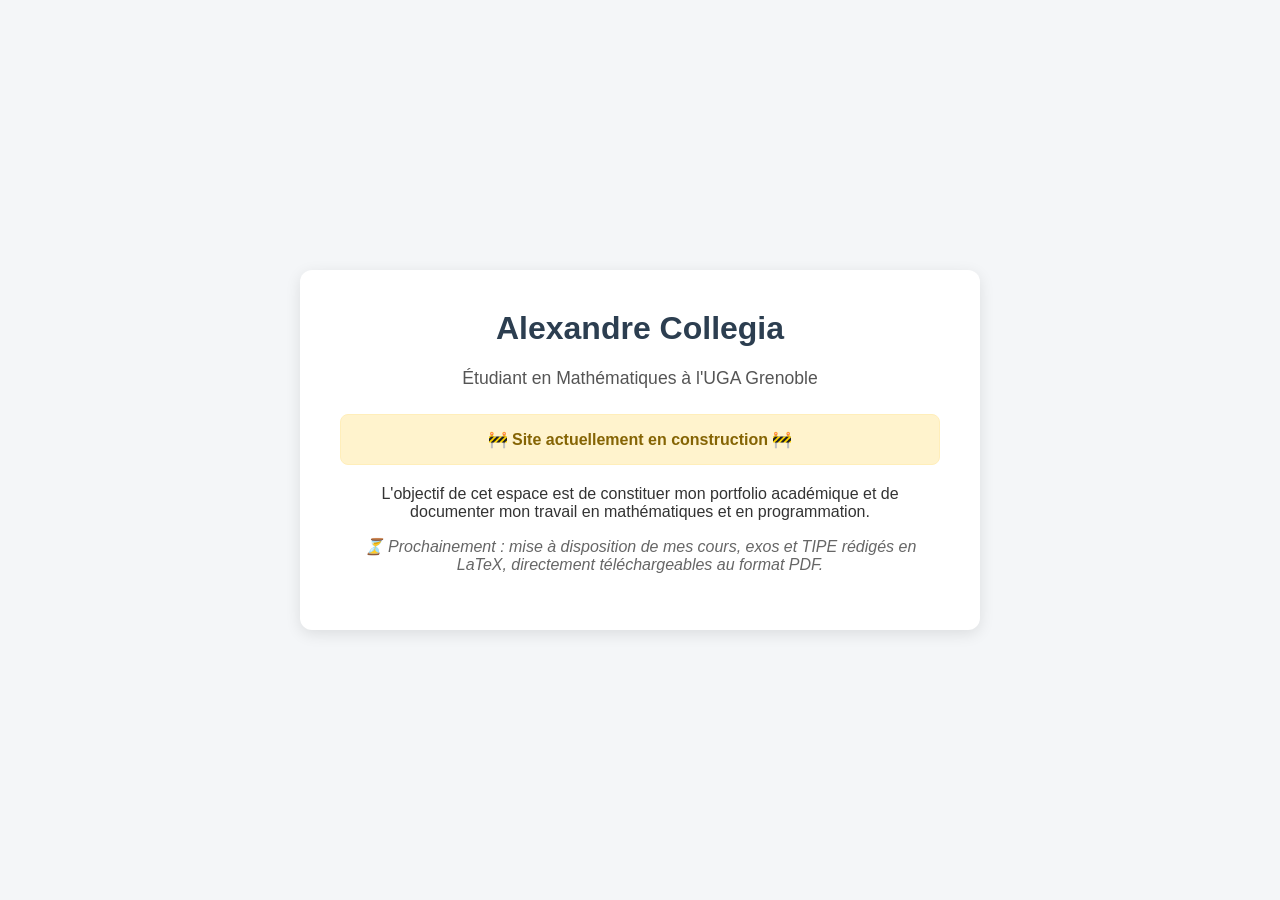
==== index.html @ b1184617 "ajout des balises SEO" ====
<!DOCTYPE html>
<html lang="fr">
<head>
    <meta charset="UTF-8">
    <meta name="viewport" content="width=device-width, initial-scale=1.0">
    <title>Alexandre Collegia - Accueil</title>
    <!-- Balises SEO pour Google -->
    <meta name="description" content="Portfolio académique d'Alexandre Collegia. Étudiant en Mathématiques et Informatique, préparation à l'Agrégation. Cours, TIPE et projets.">
    <meta name="keywords" content="Alexandre Collegia, mathématiques, informatique, agrégation, portfolio, TIPE, LaTeX, cours, ENS">
    <meta name="author" content="Alexandre Collegia">
    <style>
        body {
            font-family: -apple-system, BlinkMacSystemFont, "Segoe UI", Roboto, Helvetica, Arial, sans-serif;
            background-color: #f4f6f8;
            color: #333;
            display: flex;
            justify-content: center;
            align-items: center;
            height: 100vh;
            margin: 0;
            text-align: center;
        }
        .boite-principale {
            background-color: white;
            padding: 40px;
            border-radius: 12px;
            box-shadow: 0 4px 15px rgba(0,0,0,0.1);
            max-width: 600px;
            margin: 20px;
        }
        h1 {
            color: #2c3e50;
            margin-top: 0;
        }
        .sous-titre {
            font-size: 1.1em;
            color: #555;
            margin-bottom: 25px;
        }
        .alerte-chantier {
            background-color: #fff3cd;
            color: #856404;
            border: 1px solid #ffeeba;
            padding: 15px;
            border-radius: 8px;
            font-weight: bold;
            margin-bottom: 20px;
        }
        .prochainement {
            font-style: italic;
            color: #666;
        }
    </style>
</head>
<body>

    <div class="boite-principale">
        <h1>Alexandre Collegia</h1>
        <p class="sous-titre">Étudiant en Mathématiques à l'UGA Grenoble</p>
        
        <div class="alerte-chantier">
            🚧 Site actuellement en construction 🚧
        </div>

        <p>L'objectif de cet espace est de constituer mon portfolio académique et de documenter mon travail en mathématiques et en programmation.</p>
        
        <p class="prochainement">
            ⏳ Prochainement : mise à disposition de mes cours, exos et TIPE rédigés en LaTeX, directement téléchargeables au format PDF.
        </p>
    </div>

</body>
</html>
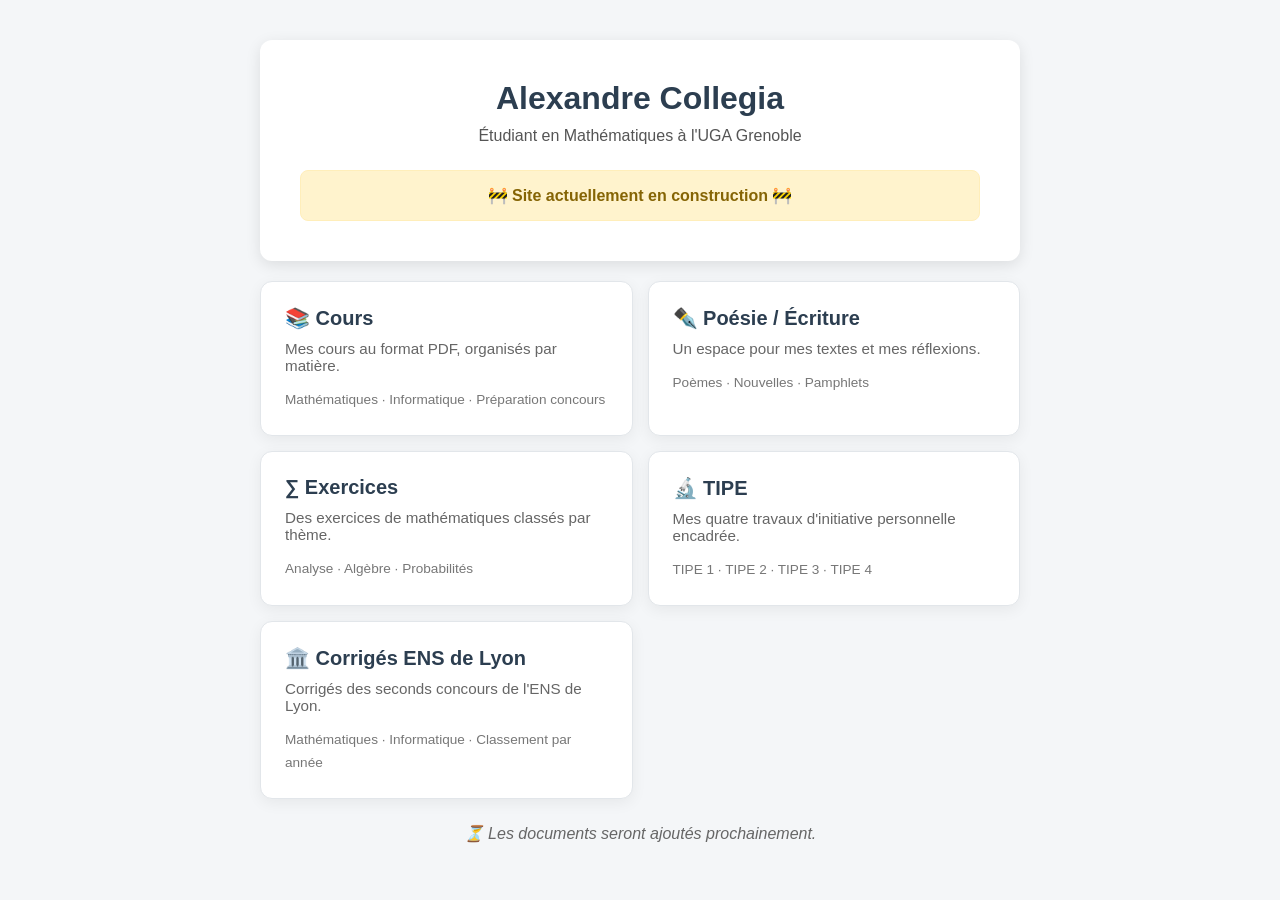
==== commit 5616eab6: "update site web" ====
--- a/index.html
+++ b/index.html
@@ -4,70 +4,160 @@
     <meta charset="UTF-8">
     <meta name="viewport" content="width=device-width, initial-scale=1.0">
     <title>Alexandre Collegia - Accueil</title>
-    <!-- Balises SEO pour Google -->
-    <meta name="description" content="Portfolio académique d'Alexandre Collegia. Étudiant en Mathématiques et Informatique, préparation à l'Agrégation. Cours, TIPE et projets.">
-    <meta name="keywords" content="Alexandre Collegia, mathématiques, informatique, agrégation, portfolio, TIPE, LaTeX, cours, ENS">
-    <meta name="author" content="Alexandre Collegia">
+    <meta name="description" content="Espace académique d'Alexandre Collegia : cours, écriture, exercices, TIPE et corrigés de l'ENS de Lyon.">
     <style>
+        * {
+            box-sizing: border-box;
+        }
+
         body {
-            font-family: -apple-system, BlinkMacSystemFont, "Segoe UI", Roboto, Helvetica, Arial, sans-serif;
             background-color: #f4f6f8;
             color: #333;
-            display: flex;
-            justify-content: center;
-            align-items: center;
-            height: 100vh;
+            font-family: -apple-system, BlinkMacSystemFont, "Segoe UI", Roboto, Helvetica, Arial, sans-serif;
             margin: 0;
+            padding: 40px 20px;
+        }
+
+        .conteneur {
+            margin: 0 auto;
+            max-width: 760px;
+        }
+
+        .entete {
+            background-color: white;
+            border-radius: 12px;
+            box-shadow: 0 4px 15px rgba(0, 0, 0, 0.1);
+            margin-bottom: 20px;
+            padding: 40px;
             text-align: center;
         }
-        .boite-principale {
-            background-color: white;
-            padding: 40px;
-            border-radius: 12px;
-            box-shadow: 0 4px 15px rgba(0,0,0,0.1);
-            max-width: 600px;
-            margin: 20px;
-        }
+
         h1 {
             color: #2c3e50;
-            margin-top: 0;
+            margin: 0 0 10px;
         }
+
         .sous-titre {
-            font-size: 1.1em;
             color: #555;
-            margin-bottom: 25px;
+            margin: 0 0 25px;
         }
+
         .alerte-chantier {
             background-color: #fff3cd;
+            border: 1px solid #ffeeba;
+            border-radius: 8px;
             color: #856404;
-            border: 1px solid #ffeeba;
+            font-weight: bold;
             padding: 15px;
-            border-radius: 8px;
-            font-weight: bold;
-            margin-bottom: 20px;
         }
+
+        .grille {
+            display: grid;
+            gap: 15px;
+            grid-template-columns: repeat(2, 1fr);
+        }
+
+        .bloc {
+            background-color: white;
+            border: 1px solid #e2e6ea;
+            border-radius: 12px;
+            box-shadow: 0 4px 15px rgba(0, 0, 0, 0.06);
+            color: #333;
+            display: block;
+            min-height: 150px;
+            padding: 24px;
+            text-decoration: none;
+            transition: box-shadow 0.2s ease, transform 0.2s ease;
+        }
+
+        .bloc:hover,
+        .bloc:focus-visible {
+            box-shadow: 0 7px 20px rgba(0, 0, 0, 0.12);
+            transform: translateY(-2px);
+        }
+
+        .bloc h2 {
+            color: #2c3e50;
+            font-size: 1.25rem;
+            margin: 0 0 10px;
+        }
+
+        .bloc p {
+            color: #666;
+            font-size: 0.95rem;
+            margin: 0;
+        }
+
+        .sous-sections {
+            color: #777;
+            font-size: 0.85rem;
+            line-height: 1.7;
+            margin-top: 14px;
+        }
+
         .prochainement {
+            color: #666;
             font-style: italic;
-            color: #666;
+            margin: 25px 0 0;
+            text-align: center;
+        }
+
+        @media (max-width: 560px) {
+            body {
+                padding: 20px 15px;
+            }
+
+            .entete {
+                padding: 30px 20px;
+            }
+
+            .grille {
+                grid-template-columns: 1fr;
+            }
         }
     </style>
 </head>
 <body>
+    <div class="conteneur">
+        <header class="entete">
+            <h1>Alexandre Collegia</h1>
+            <p class="sous-titre">Étudiant en Mathématiques à l'UGA Grenoble</p>
+            <div class="alerte-chantier">🚧 Site actuellement en construction 🚧</div>
+        </header>
 
-    <div class="boite-principale">
-        <h1>Alexandre Collegia</h1>
-        <p class="sous-titre">Étudiant en Mathématiques à l'UGA Grenoble</p>
-        
-        <div class="alerte-chantier">
-            🚧 Site actuellement en construction 🚧
-        </div>
+        <main class="grille">
+            <a class="bloc" href="#cours" id="cours">
+                <h2>📚 Cours</h2>
+                <p>Mes cours au format PDF, organisés par matière.</p>
+                <div class="sous-sections">Mathématiques · Informatique · Préparation concours</div>
+            </a>
 
-        <p>L'objectif de cet espace est de constituer mon portfolio académique et de documenter mon travail en mathématiques et en programmation.</p>
-        
-        <p class="prochainement">
-            ⏳ Prochainement : mise à disposition de mes cours, exos et TIPE rédigés en LaTeX, directement téléchargeables au format PDF.
-        </p>
+            <a class="bloc" href="#ecriture" id="ecriture">
+                <h2>✒️ Poésie / Écriture</h2>
+                <p>Un espace pour mes textes et mes réflexions.</p>
+                <div class="sous-sections">Poèmes · Nouvelles · Pamphlets</div>
+            </a>
+
+            <a class="bloc" href="#exercices" id="exercices">
+                <h2>∑ Exercices</h2>
+                <p>Des exercices de mathématiques classés par thème.</p>
+                <div class="sous-sections">Analyse · Algèbre · Probabilités</div>
+            </a>
+
+            <a class="bloc" href="#tipe" id="tipe">
+                <h2>🔬 TIPE</h2>
+                <p>Mes quatre travaux d'initiative personnelle encadrée.</p>
+                <div class="sous-sections">TIPE 1 · TIPE 2 · TIPE 3 · TIPE 4</div>
+            </a>
+
+            <a class="bloc" href="#concours" id="concours">
+                <h2>🏛️ Corrigés ENS de Lyon</h2>
+                <p>Corrigés des seconds concours de l'ENS de Lyon.</p>
+                <div class="sous-sections">Mathématiques · Informatique · Classement par année</div>
+            </a>
+        </main>
+
+        <p class="prochainement">⏳ Les documents seront ajoutés prochainement.</p>
     </div>
-
 </body>
 </html>
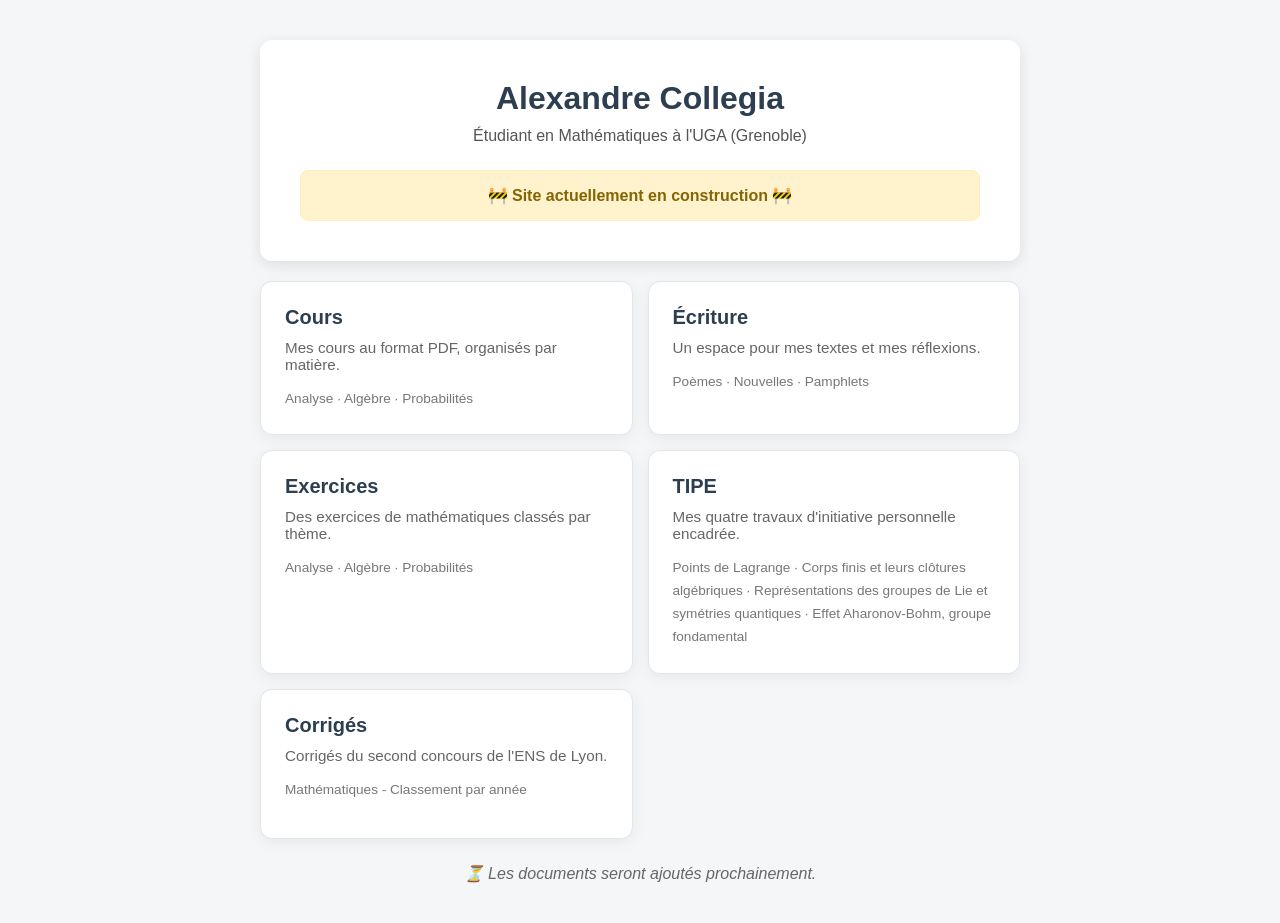
==== commit f9d1738e: "update site web 3" ====
--- a/index.html
+++ b/index.html
@@ -5,6 +5,7 @@
     <meta name="viewport" content="width=device-width, initial-scale=1.0">
     <title>Alexandre Collegia - Accueil</title>
     <meta name="description" content="Espace académique d'Alexandre Collegia : cours, écriture, exercices, TIPE et corrigés de l'ENS de Lyon.">
+
     <style>
         * {
             box-sizing: border-box;
@@ -117,47 +118,70 @@
         }
     </style>
 </head>
+
 <body>
     <div class="conteneur">
+
         <header class="entete">
             <h1>Alexandre Collegia</h1>
-            <p class="sous-titre">Étudiant en Mathématiques à l'UGA Grenoble</p>
-            <div class="alerte-chantier">🚧 Site actuellement en construction 🚧</div>
+
+            <p class="sous-titre">
+                Étudiant en Mathématiques à l'UGA (Grenoble)
+            </p>
+
+            <div class="alerte-chantier">
+                🚧 Site actuellement en construction 🚧
+            </div>
         </header>
 
         <main class="grille">
-            <a class="bloc" href="#cours" id="cours">
-                <h2>📚 Cours</h2>
+
+            <a class="bloc" href="cours.html">
+                <h2>Cours</h2>
                 <p>Mes cours au format PDF, organisés par matière.</p>
-                <div class="sous-sections">Mathématiques · Informatique · Préparation concours</div>
+                <div class="sous-sections">
+                    Analyse · Algèbre · Probabilités
+                </div>
             </a>
 
-            <a class="bloc" href="#ecriture" id="ecriture">
-                <h2>✒️ Poésie / Écriture</h2>
+            <a class="bloc" href="ecriture.html">
+                <h2>Écriture</h2>
                 <p>Un espace pour mes textes et mes réflexions.</p>
-                <div class="sous-sections">Poèmes · Nouvelles · Pamphlets</div>
+                <div class="sous-sections">
+                    Poèmes · Nouvelles · Pamphlets
+                </div>
             </a>
 
-            <a class="bloc" href="#exercices" id="exercices">
-                <h2>∑ Exercices</h2>
+            <a class="bloc" href="exercices.html">
+                <h2>Exercices</h2>
                 <p>Des exercices de mathématiques classés par thème.</p>
-                <div class="sous-sections">Analyse · Algèbre · Probabilités</div>
+                <div class="sous-sections">
+                    Analyse · Algèbre · Probabilités
+                </div>
             </a>
 
-            <a class="bloc" href="#tipe" id="tipe">
-                <h2>🔬 TIPE</h2>
+            <a class="bloc" href="tipe.html">
+                <h2>TIPE</h2>
                 <p>Mes quatre travaux d'initiative personnelle encadrée.</p>
-                <div class="sous-sections">TIPE 1 · TIPE 2 · TIPE 3 · TIPE 4</div>
+                <div class="sous-sections">
+                    Points de Lagrange · Corps finis et leurs clôtures algébriques · Représentations des groupes de Lie et symétries quantiques · Effet Aharonov-Bohm, groupe fondamental
+                </div>
             </a>
 
-            <a class="bloc" href="#concours" id="concours">
-                <h2>🏛️ Corrigés ENS de Lyon</h2>
-                <p>Corrigés des seconds concours de l'ENS de Lyon.</p>
-                <div class="sous-sections">Mathématiques · Informatique · Classement par année</div>
+            <a class="bloc" href="concours-ens-lyon.html">
+                <h2> Corrigés </h2>
+                <p>Corrigés du second concours de l'ENS de Lyon.</p>
+                <div class="sous-sections">
+                    Mathématiques - Classement par année
+                </div>
             </a>
+
         </main>
 
-        <p class="prochainement">⏳ Les documents seront ajoutés prochainement.</p>
+        <p class="prochainement">
+            ⏳ Les documents seront ajoutés prochainement.
+        </p>
+
     </div>
 </body>
 </html>
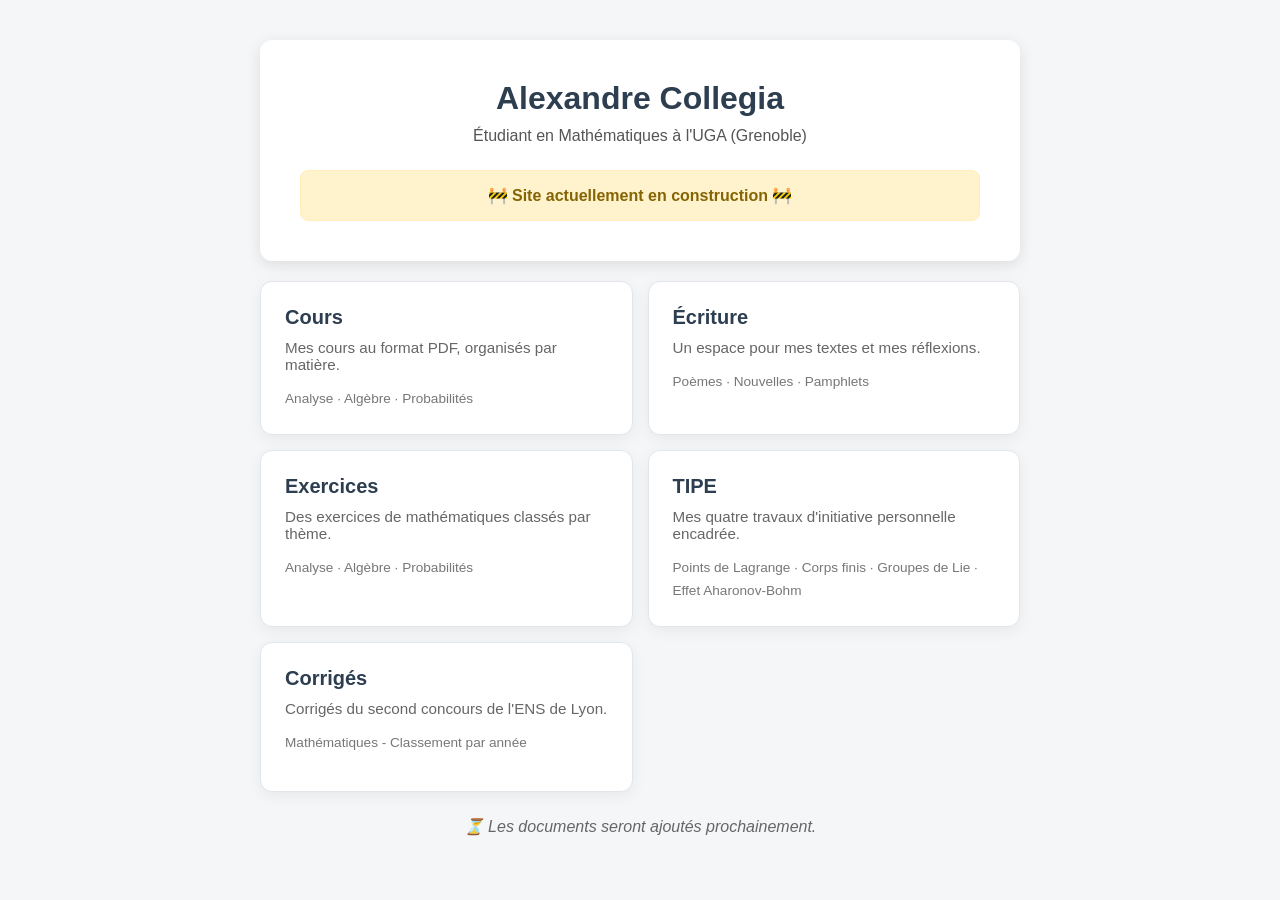
==== commit 8308dd4a: "modif styles.css" ====
--- a/index.html
+++ b/index.html
@@ -164,7 +164,7 @@
                 <h2>TIPE</h2>
                 <p>Mes quatre travaux d'initiative personnelle encadrée.</p>
                 <div class="sous-sections">
-                    Points de Lagrange · Corps finis et leurs clôtures algébriques · Représentations des groupes de Lie et symétries quantiques · Effet Aharonov-Bohm, groupe fondamental
+                    Points de Lagrange · Corps finis · Groupes de Lie · Effet Aharonov-Bohm
                 </div>
             </a>
 
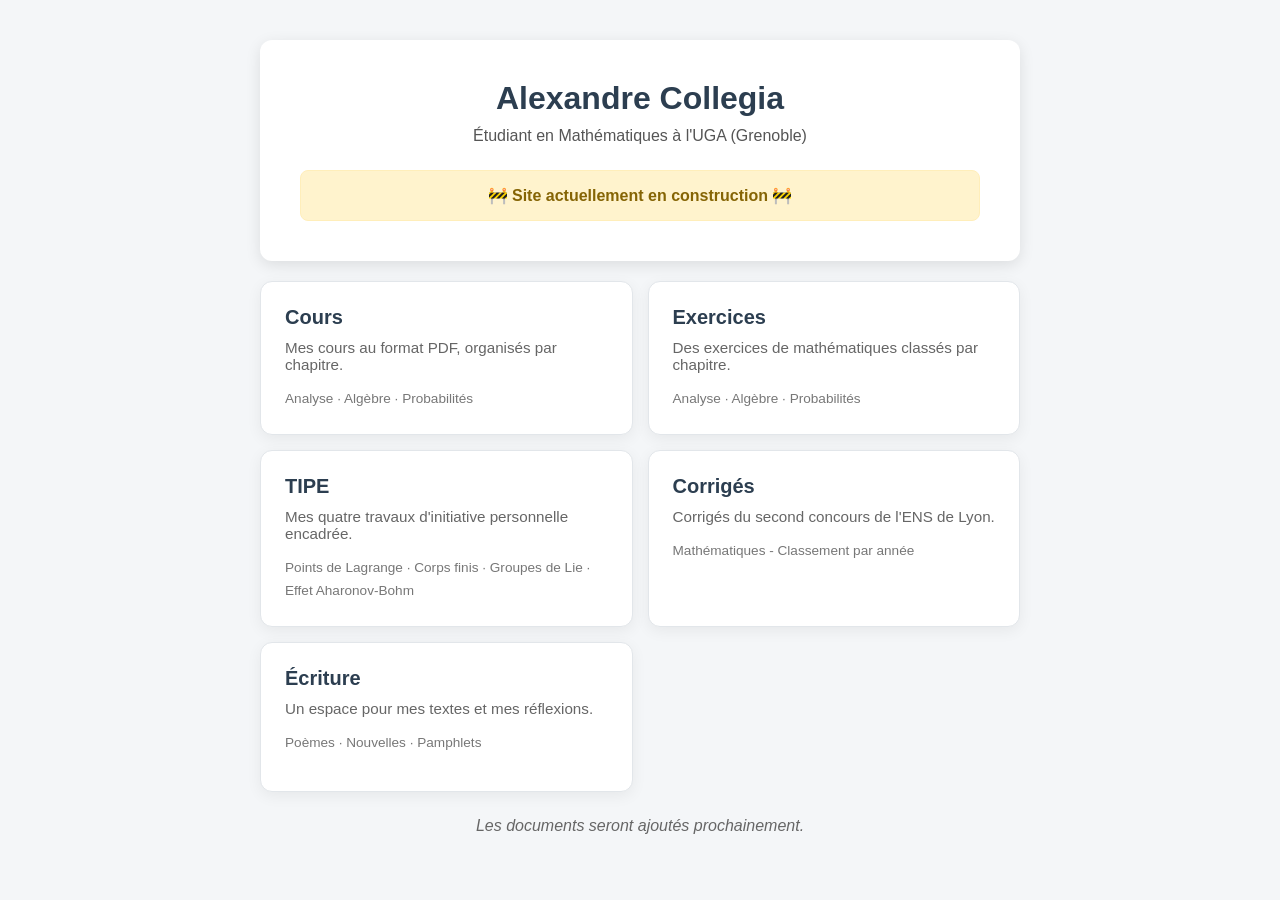
==== commit ee8a5b98: "modif page acceuil ordre" ====
--- a/index.html
+++ b/index.html
@@ -138,23 +138,15 @@
 
             <a class="bloc" href="cours.html">
                 <h2>Cours</h2>
-                <p>Mes cours au format PDF, organisés par matière.</p>
+                <p>Mes cours au format PDF, organisés par chapitre.</p>
                 <div class="sous-sections">
                     Analyse · Algèbre · Probabilités
                 </div>
             </a>
 
-            <a class="bloc" href="ecriture.html">
-                <h2>Écriture</h2>
-                <p>Un espace pour mes textes et mes réflexions.</p>
-                <div class="sous-sections">
-                    Poèmes · Nouvelles · Pamphlets
-                </div>
-            </a>
-
             <a class="bloc" href="exercices.html">
                 <h2>Exercices</h2>
-                <p>Des exercices de mathématiques classés par thème.</p>
+                <p>Des exercices de mathématiques classés par chapitre.</p>
                 <div class="sous-sections">
                     Analyse · Algèbre · Probabilités
                 </div>
@@ -176,10 +168,19 @@
                 </div>
             </a>
 
+            <a class="bloc" href="ecriture.html">
+                <h2>Écriture</h2>
+                <p>Un espace pour mes textes et mes réflexions.</p>
+                <div class="sous-sections">
+                    Poèmes · Nouvelles · Pamphlets
+                </div>
+            </a>
+
+
         </main>
 
         <p class="prochainement">
-            ⏳ Les documents seront ajoutés prochainement.
+            Les documents seront ajoutés prochainement.
         </p>
 
     </div>
